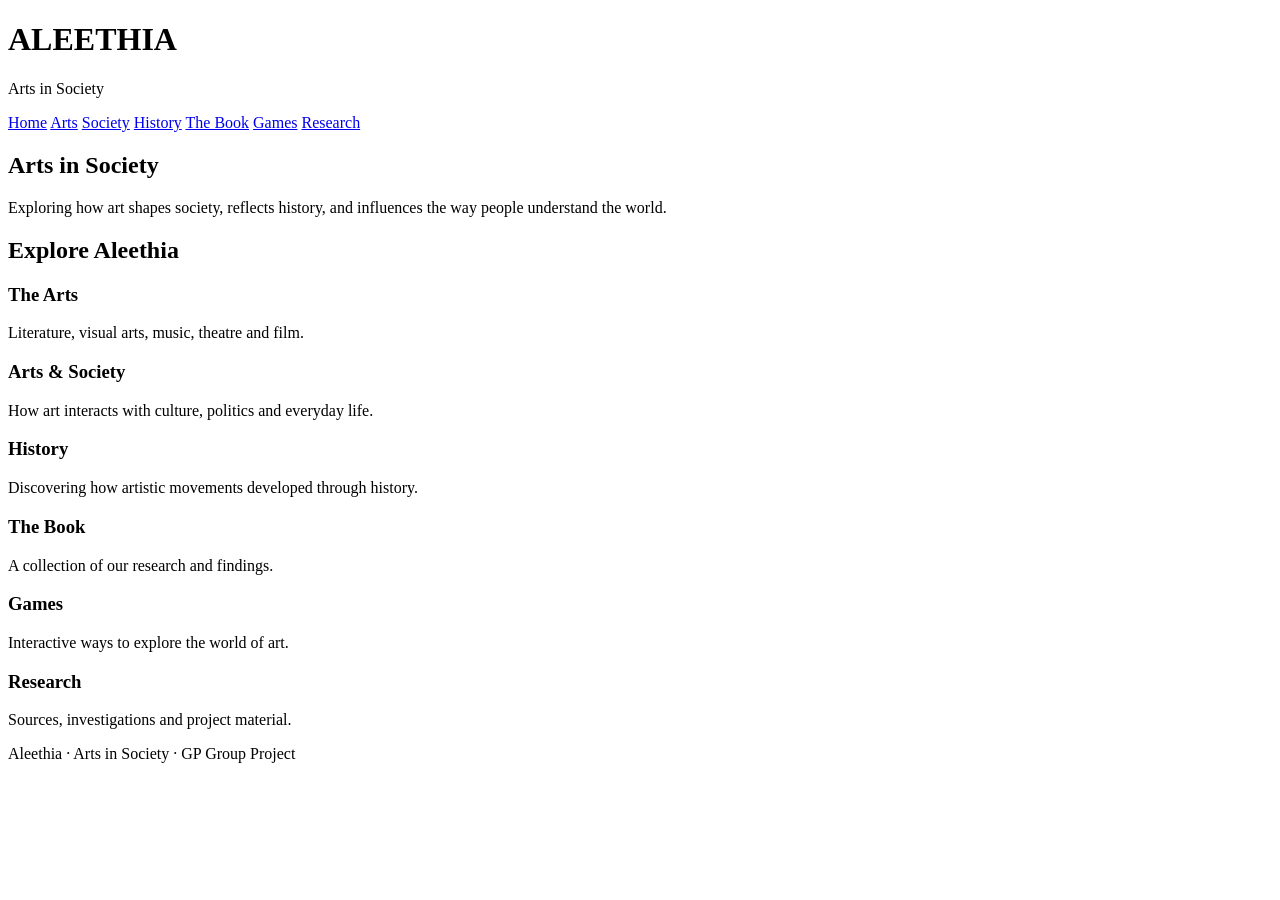
==== index.html @ 7e689c9c "Create index.html" ====
<!DOCTYPE html>
<html lang="en">
<head>
    <meta charset="UTF-8">
    <meta name="viewport" content="width=device-width, initial-scale=1.0">
    <title>Aleethia | Arts in Society</title>
</head>

<body>

    <header>
        <h1>ALEETHIA</h1>
        <p>Arts in Society</p>
    </header>

    <nav>
        <a href="index.html">Home</a>
        <a href="#">Arts</a>
        <a href="#">Society</a>
        <a href="#">History</a>
        <a href="#">The Book</a>
        <a href="#">Games</a>
        <a href="#">Research</a>
    </nav>

    <main>

        <section>
            <h2>Arts in Society</h2>
            <p>
                Exploring how art shapes society, reflects history,
                and influences the way people understand the world.
            </p>
        </section>

        <section>
            <h2>Explore Aleethia</h2>

            <div>
                <h3>The Arts</h3>
                <p>Literature, visual arts, music, theatre and film.</p>
            </div>

            <div>
                <h3>Arts & Society</h3>
                <p>How art interacts with culture, politics and everyday life.</p>
            </div>

            <div>
                <h3>History</h3>
                <p>Discovering how artistic movements developed through history.</p>
            </div>

            <div>
                <h3>The Book</h3>
                <p>A collection of our research and findings.</p>
            </div>

            <div>
                <h3>Games</h3>
                <p>Interactive ways to explore the world of art.</p>
            </div>

            <div>
                <h3>Research</h3>
                <p>Sources, investigations and project material.</p>
            </div>

        </section>

    </main>

    <footer>
        <p>Aleethia · Arts in Society · GP Group Project</p>
    </footer>

</body>
</html>
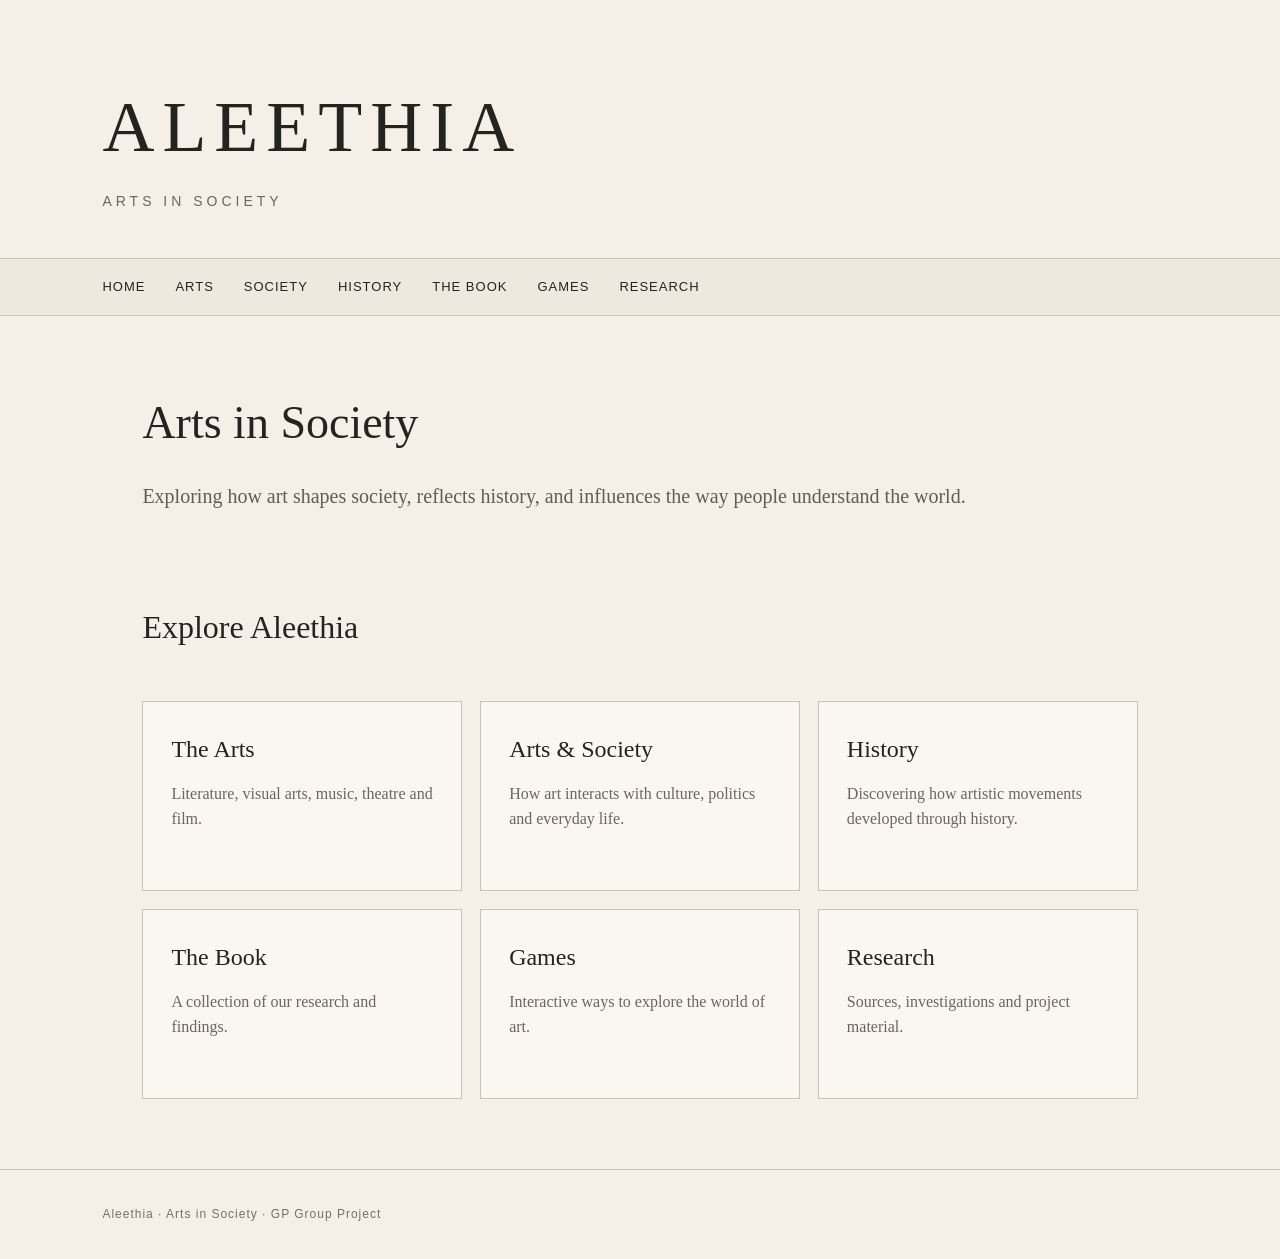
==== commit 828a9ade: "Update index.html" ====
--- a/index.html
+++ b/index.html
@@ -4,6 +4,7 @@
     <meta charset="UTF-8">
     <meta name="viewport" content="width=device-width, initial-scale=1.0">
     <title>Aleethia | Arts in Society</title>
+    <link rel="stylesheet" href="style.css">
 </head>
 
 <body>
--- a/style.css
+++ b/style.css
@@ -0,0 +1,163 @@
+/* ALEETHIA
+   Arts in Society
+*/
+
+* {
+    box-sizing: border-box;
+    margin: 0;
+    padding: 0;
+}
+
+body {
+    font-family: Georgia, "Times New Roman", serif;
+    background: #f4f0e8;
+    color: #24231f;
+    line-height: 1.6;
+}
+
+/* Header */
+
+header {
+    padding: 70px 8% 45px;
+    border-bottom: 1px solid #c9c2b5;
+}
+
+header h1 {
+    font-size: 72px;
+    letter-spacing: 8px;
+    font-weight: normal;
+}
+
+header p {
+    margin-top: 5px;
+    font-family: Arial, sans-serif;
+    font-size: 14px;
+    letter-spacing: 4px;
+    text-transform: uppercase;
+    color: #6b665d;
+}
+
+/* Navigation */
+
+nav {
+    display: flex;
+    gap: 30px;
+    padding: 18px 8%;
+    border-bottom: 1px solid #c9c2b5;
+    background: #eee9df;
+}
+
+nav a {
+    color: #24231f;
+    text-decoration: none;
+    font-family: Arial, sans-serif;
+    font-size: 13px;
+    text-transform: uppercase;
+    letter-spacing: 1px;
+}
+
+nav a:hover {
+    text-decoration: underline;
+}
+
+/* Main */
+
+main {
+    max-width: 1200px;
+    margin: auto;
+    padding: 70px 8%;
+}
+
+/* Introduction */
+
+main > section:first-child {
+    max-width: 850px;
+    margin-bottom: 90px;
+}
+
+main > section:first-child h2 {
+    font-size: 46px;
+    font-weight: normal;
+    margin-bottom: 20px;
+}
+
+main > section:first-child p {
+    font-size: 20px;
+    color: #625d54;
+}
+
+/* Explore section */
+
+section h2 {
+    font-size: 32px;
+    font-weight: normal;
+    margin-bottom: 30px;
+}
+
+/* Cards */
+
+section:last-child {
+    display: grid;
+    grid-template-columns: repeat(3, 1fr);
+    gap: 18px;
+}
+
+section:last-child h2 {
+    grid-column: 1 / -1;
+}
+
+section:last-child div {
+    min-height: 190px;
+    padding: 28px;
+    border: 1px solid #c9c2b5;
+    background: #faf7f0;
+    transition: 0.2s ease;
+}
+
+section:last-child div:hover {
+    transform: translateY(-4px);
+    border-color: #777064;
+}
+
+section:last-child h3 {
+    font-size: 24px;
+    font-weight: normal;
+    margin-bottom: 12px;
+}
+
+section:last-child p {
+    color: #6b665d;
+}
+
+/* Footer */
+
+footer {
+    padding: 35px 8%;
+    border-top: 1px solid #c9c2b5;
+    color: #777064;
+    font-family: Arial, sans-serif;
+    font-size: 12px;
+    letter-spacing: 1px;
+}
+
+/* Mobile */
+
+@media (max-width: 800px) {
+
+    header h1 {
+        font-size: 48px;
+    }
+
+    nav {
+        flex-wrap: wrap;
+        gap: 15px;
+    }
+
+    section:last-child {
+        grid-template-columns: 1fr;
+    }
+
+    main > section:first-child h2 {
+        font-size: 36px;
+    }
+}
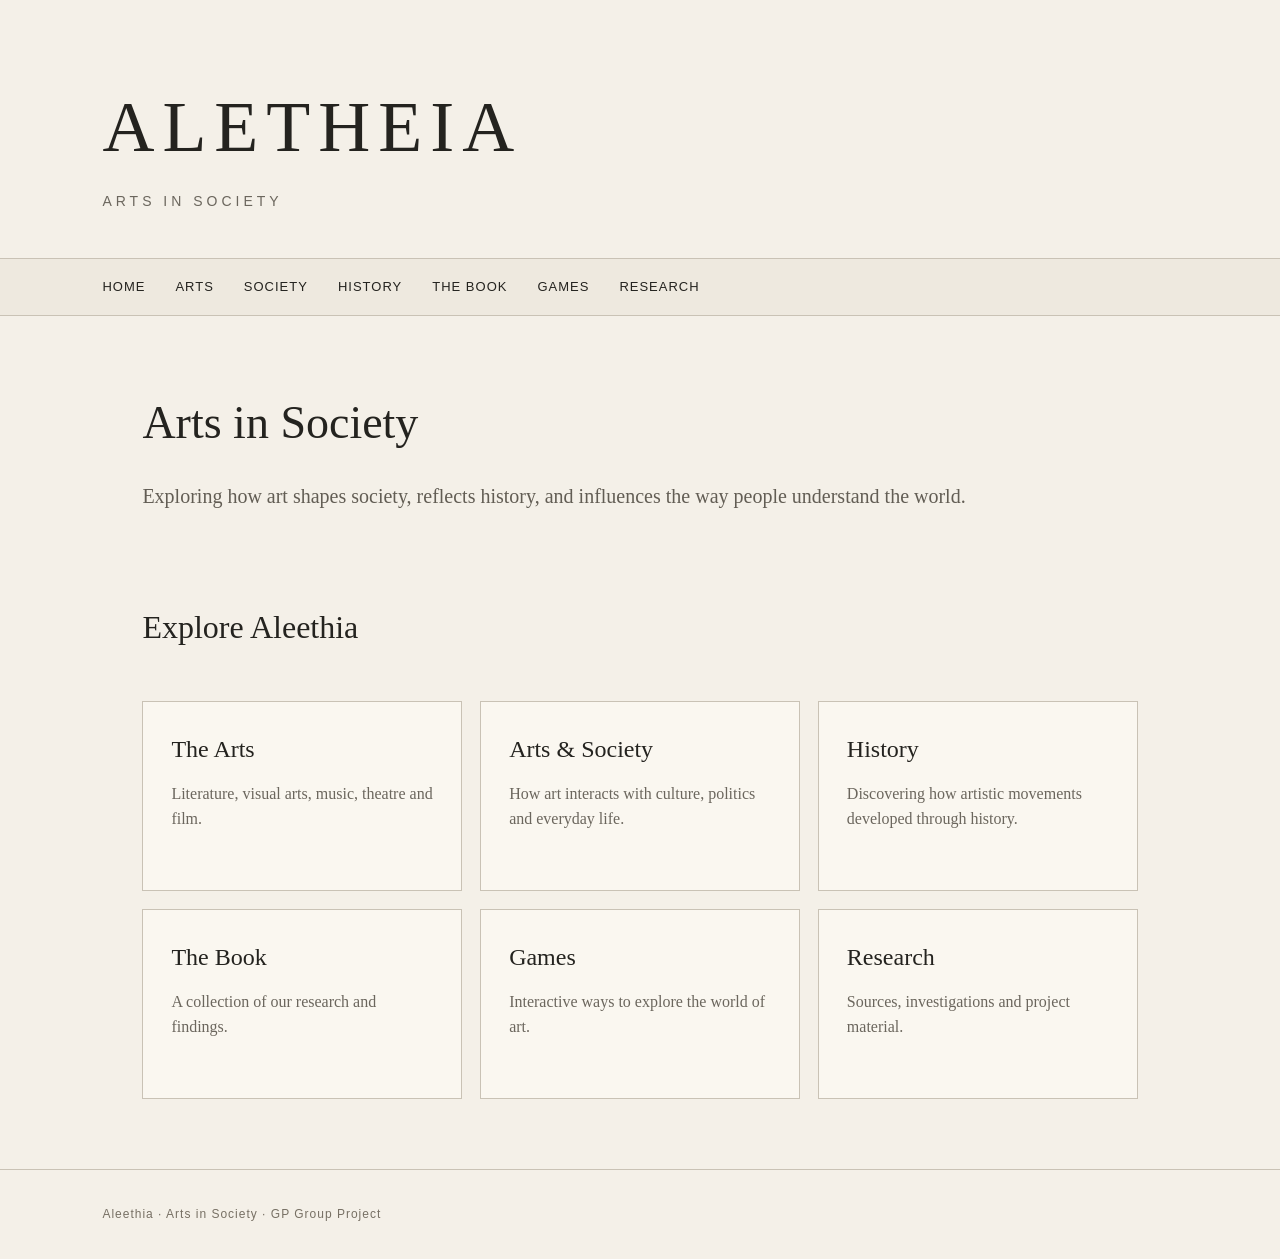
==== commit bc256a6f: "Update index.html" ====
--- a/index.html
+++ b/index.html
@@ -3,14 +3,14 @@
 <head>
     <meta charset="UTF-8">
     <meta name="viewport" content="width=device-width, initial-scale=1.0">
-    <title>Aleethia | Arts in Society</title>
+  <title>Aletheia | Arts in Society</title>
     <link rel="stylesheet" href="style.css">
 </head>
 
 <body>
 
     <header>
-        <h1>ALEETHIA</h1>
+      <h1>ALETHEIA</h1>
         <p>Arts in Society</p>
     </header>
 
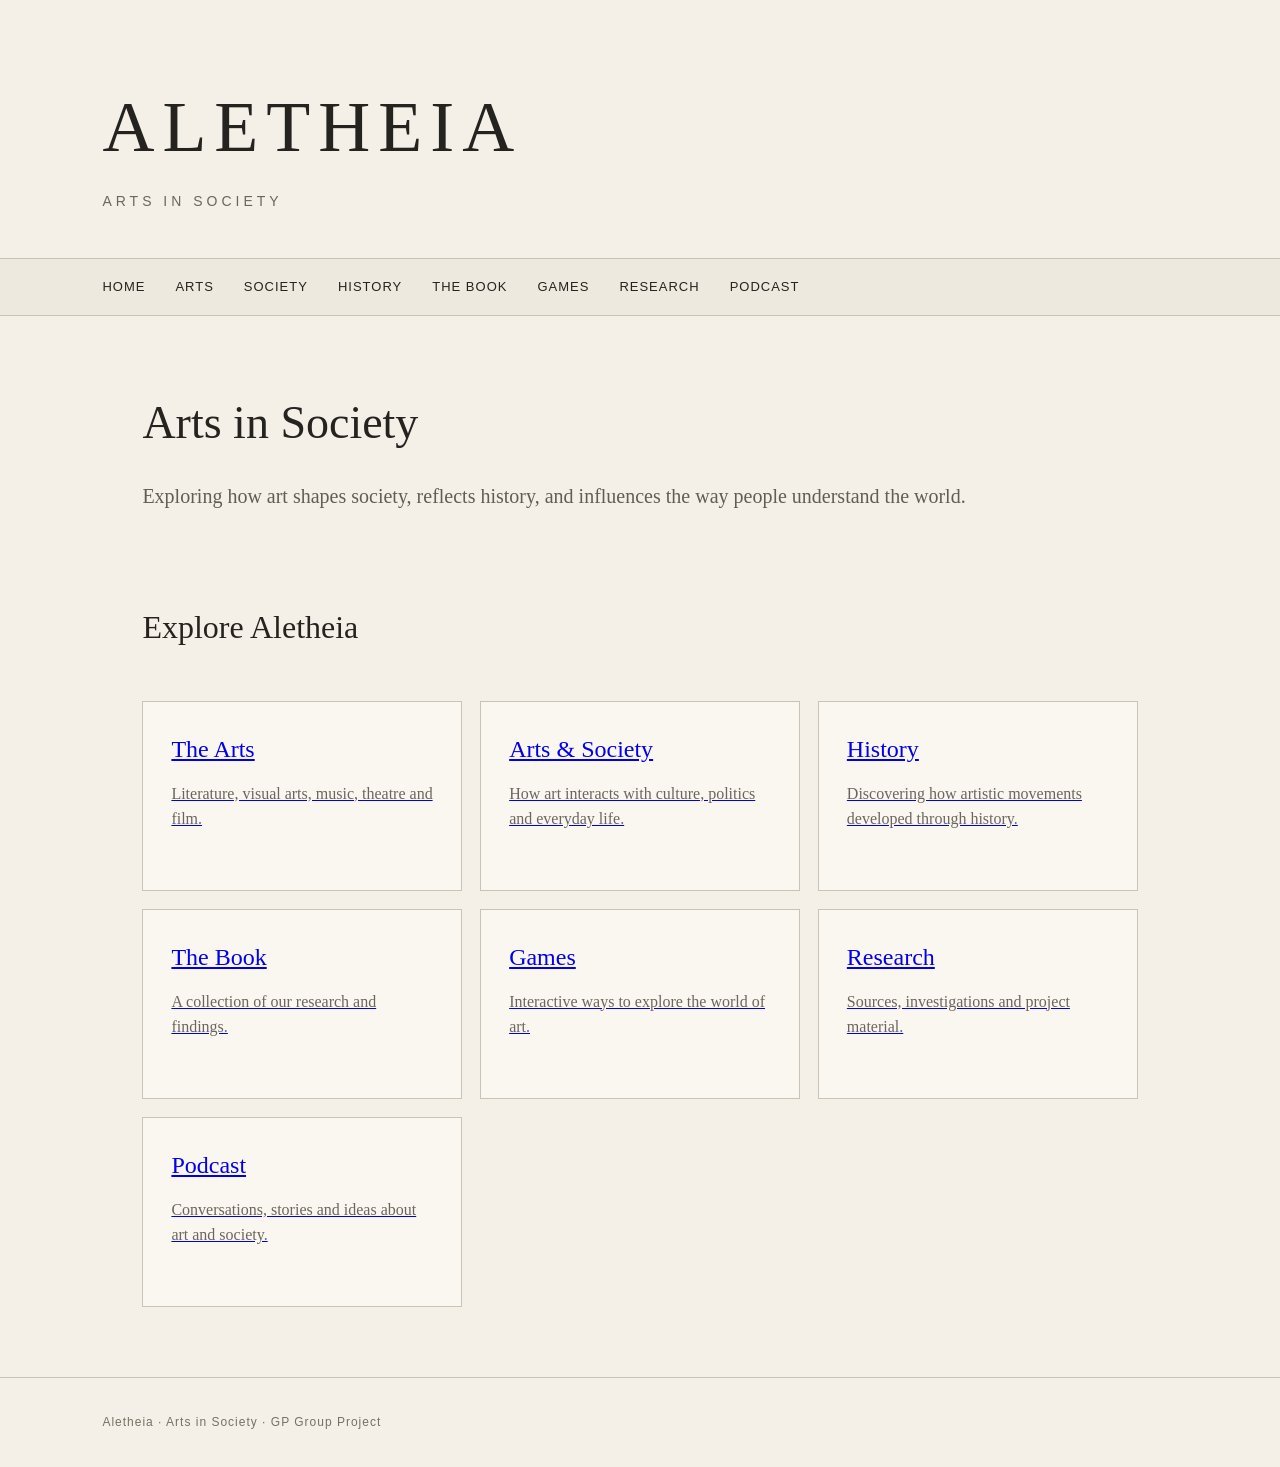
==== commit be011622: "Update index.html" ====
--- a/index.html
+++ b/index.html
@@ -3,68 +3,93 @@
 <head>
     <meta charset="UTF-8">
     <meta name="viewport" content="width=device-width, initial-scale=1.0">
-  <title>Aletheia | Arts in Society</title>
+
+    <title>Aletheia | Arts in Society</title>
+
     <link rel="stylesheet" href="style.css">
 </head>
 
 <body>
 
     <header>
-      <h1>ALETHEIA</h1>
+        <h1>ALETHEIA</h1>
         <p>Arts in Society</p>
     </header>
 
     <nav>
         <a href="index.html">Home</a>
-        <a href="#">Arts</a>
-        <a href="#">Society</a>
-        <a href="#">History</a>
-        <a href="#">The Book</a>
-        <a href="#">Games</a>
-        <a href="#">Research</a>
+        <a href="pages/arts.html">Arts</a>
+        <a href="pages/society.html">Society</a>
+        <a href="pages/history.html">History</a>
+        <a href="pages/book.html">The Book</a>
+        <a href="pages/games.html">Games</a>
+        <a href="pages/research.html">Research</a>
+        <a href="pages/podcast.html">Podcast</a>
     </nav>
 
     <main>
 
         <section>
             <h2>Arts in Society</h2>
+
             <p>
                 Exploring how art shapes society, reflects history,
                 and influences the way people understand the world.
             </p>
         </section>
 
+
         <section>
-            <h2>Explore Aleethia</h2>
+
+            <h2>Explore Aletheia</h2>
 
             <div>
-                <h3>The Arts</h3>
-                <p>Literature, visual arts, music, theatre and film.</p>
+                <a href="pages/arts.html">
+                    <h3>The Arts</h3>
+                    <p>Literature, visual arts, music, theatre and film.</p>
+                </a>
             </div>
 
             <div>
-                <h3>Arts & Society</h3>
-                <p>How art interacts with culture, politics and everyday life.</p>
+                <a href="pages/society.html">
+                    <h3>Arts & Society</h3>
+                    <p>How art interacts with culture, politics and everyday life.</p>
+                </a>
             </div>
 
             <div>
-                <h3>History</h3>
-                <p>Discovering how artistic movements developed through history.</p>
+                <a href="pages/history.html">
+                    <h3>History</h3>
+                    <p>Discovering how artistic movements developed through history.</p>
+                </a>
             </div>
 
             <div>
-                <h3>The Book</h3>
-                <p>A collection of our research and findings.</p>
+                <a href="pages/book.html">
+                    <h3>The Book</h3>
+                    <p>A collection of our research and findings.</p>
+                </a>
             </div>
 
             <div>
-                <h3>Games</h3>
-                <p>Interactive ways to explore the world of art.</p>
+                <a href="pages/games.html">
+                    <h3>Games</h3>
+                    <p>Interactive ways to explore the world of art.</p>
+                </a>
             </div>
 
             <div>
-                <h3>Research</h3>
-                <p>Sources, investigations and project material.</p>
+                <a href="pages/research.html">
+                    <h3>Research</h3>
+                    <p>Sources, investigations and project material.</p>
+                </a>
+            </div>
+
+            <div>
+                <a href="pages/podcast.html">
+                    <h3>Podcast</h3>
+                    <p>Conversations, stories and ideas about art and society.</p>
+                </a>
             </div>
 
         </section>
@@ -72,7 +97,7 @@
     </main>
 
     <footer>
-        <p>Aleethia · Arts in Society · GP Group Project</p>
+        <p>Aletheia · Arts in Society · GP Group Project</p>
     </footer>
 
 </body>
